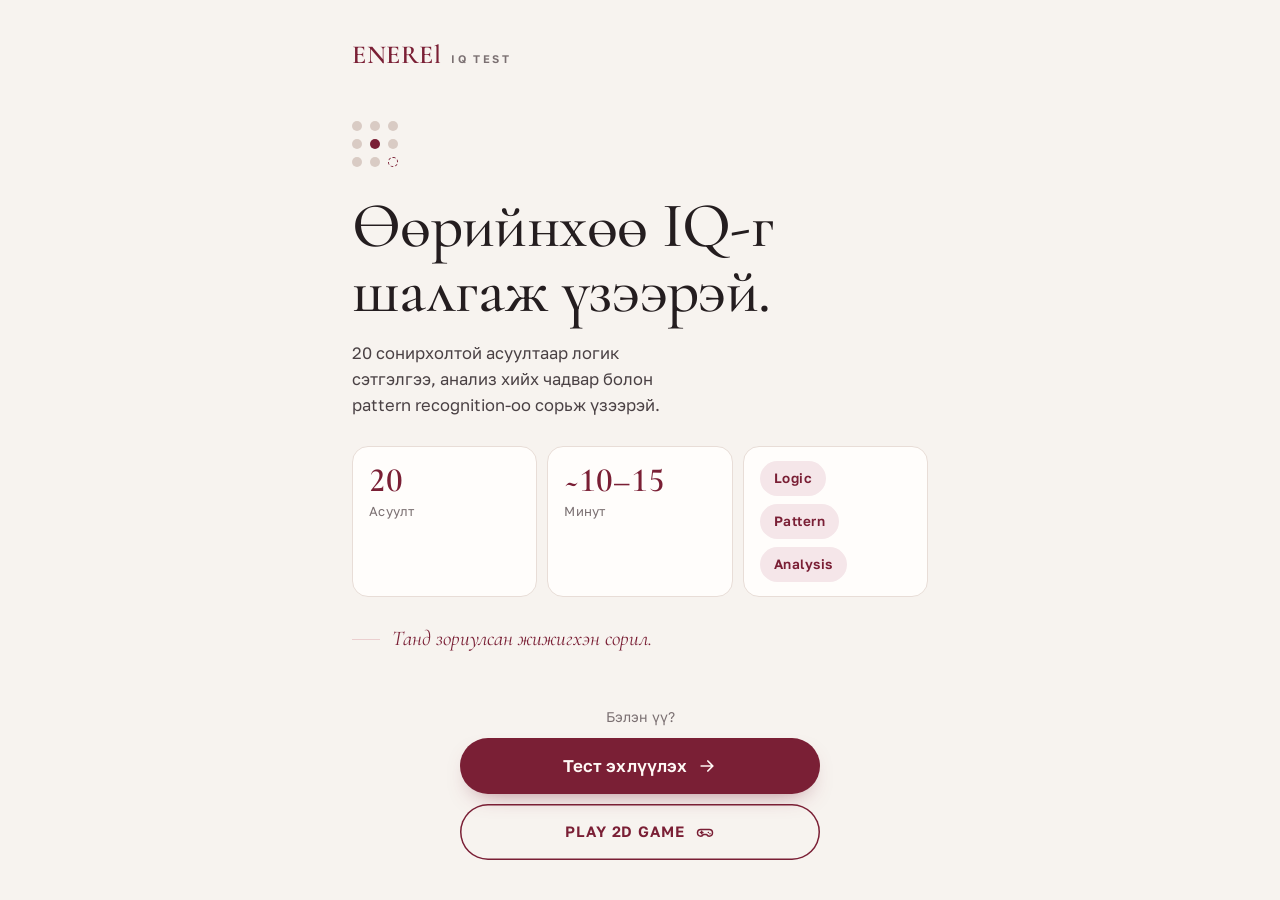
==== index.html @ 3b2421bf "Add files via upload" ====
<!doctype html>
<html lang="mn">
<head>
  <meta charset="utf-8">
  <meta name="viewport" content="width=device-width, initial-scale=1, viewport-fit=cover">
  <title>ENEREl — IQ Test</title>
  <meta name="description" content="ENEREl IQ Test — 20 сонирхолтой асуултаар логик сэтгэлгээ, анализ хийх чадвар болон pattern recognition-оо сорьж үзээрэй. Ойролцоолсон дүн шууд гарна.">
  <meta name="theme-color" content="#7A1F35">
  <meta name="color-scheme" content="light">

  <meta property="og:type" content="website">
  <meta property="og:locale" content="mn_MN">
  <meta property="og:site_name" content="ENEREl">
  <meta property="og:title" content="ENEREl — IQ Test">
  <meta property="og:description" content="Танд зориулсан жижигхэн сорил. 20 асуулт, ~10–15 минут, дүн шууд гарна.">
  <meta name="twitter:card" content="summary">
  <meta name="twitter:title" content="ENEREl — IQ Test">
  <meta name="twitter:description" content="Танд зориулсан жижигхэн сорил. 20 асуулт, ~10–15 минут.">

  <link rel="icon" href="data:image/svg+xml,%3Csvg xmlns='http://www.w3.org/2000/svg' viewBox='0 0 64 64'%3E%3Crect width='64' height='64' rx='16' fill='%237A1F35'/%3E%3Ccircle cx='32' cy='32' r='13' fill='none' stroke='%23F7F3EF' stroke-width='5'/%3E%3C/svg%3E">
  <link rel="preconnect" href="https://fonts.googleapis.com">
  <link rel="preconnect" href="https://fonts.gstatic.com" crossorigin>
  <link rel="stylesheet" href="https://fonts.googleapis.com/css2?family=Cormorant+Garamond:ital,wght@0,500;0,600;1,500&family=Golos+Text:wght@400;500;600;700&display=swap">
  <link rel="stylesheet" href="style.css">
</head>
<body>
  <!-- Shared SVG definitions for visual questions -->
  <svg class="svg-defs" width="0" height="0" aria-hidden="true" focusable="false">
    <defs>
      <pattern id="hatch" width="6" height="6" patternUnits="userSpaceOnUse" patternTransform="rotate(45)">
        <line x1="0" y1="0" x2="0" y2="6" stroke="#2A2224" stroke-width="2.4"></line>
      </pattern>
    </defs>
  </svg>

  <div class="app">

    <!-- ============ LANDING ============ -->
    <main class="screen screen-landing is-active" id="screen-landing" aria-labelledby="landing-title">
      <header class="brand">
        <span class="brand-name">ENEREl</span>
        <span class="brand-sub">IQ Test</span>
      </header>

      <section class="landing-body">
        <div class="motif" aria-hidden="true">
          <span></span><span></span><span></span>
          <span></span><span class="motif-accent"></span><span></span>
          <span></span><span></span><span class="motif-empty"></span>
        </div>

        <h1 class="landing-title" id="landing-title">Өөрийнхөө IQ-г<br>шалгаж үзээрэй.</h1>
        <p class="landing-text">20 сонирхолтой асуултаар логик сэтгэлгээ, анализ хийх чадвар болон pattern recognition-оо сорьж үзээрэй.</p>

        <ul class="info-grid" aria-label="Тестийн мэдээлэл">
          <li class="info-card">
            <span class="info-value">20</span>
            <span class="info-label">Асуулт</span>
          </li>
          <li class="info-card">
            <span class="info-value">~10–15</span>
            <span class="info-label">Минут</span>
          </li>
          <li class="info-card info-card-wide">
            <span class="info-tags"><span>Logic</span><span>Pattern</span><span>Analysis</span></span>
          </li>
        </ul>

        <p class="dedication">Танд зориулсан жижигхэн сорил.</p>
      </section>

      <footer class="landing-cta">
        <p class="cta-hint">Бэлэн үү?</p>
        <button type="button" class="btn btn-primary btn-block" id="start-button">
          Тест эхлүүлэх
          <svg class="btn-icon" viewBox="0 0 24 24" aria-hidden="true"><path d="M5 12h13m-5-6 6 6-6 6" fill="none" stroke="currentColor" stroke-width="2" stroke-linecap="round" stroke-linejoin="round"/></svg>
        </button>
        <a href="game.html" class="btn btn-secondary btn-block">
          PLAY 2D GAME
          <svg class="btn-icon" viewBox="0 0 24 24" aria-hidden="true"><path d="M7 9h10a4 4 0 0 1 0 8c-1.5 0-2.3-.8-3-2h-4c-.7 1.2-1.5 2-3 2a4 4 0 0 1 0-8Zm1 2v3m-1.5-1.5h3M16 12.5h.01M18 14h.01" fill="none" stroke="currentColor" stroke-width="1.8" stroke-linecap="round" stroke-linejoin="round"/></svg>
        </a>
      </footer>
    </main>

    <!-- ============ TEST ============ -->
    <main class="screen screen-test" id="screen-test" aria-label="IQ тест" hidden>
      <header class="test-header">
        <div class="test-topline">
          <span class="brand-name brand-name-sm">ENEREl</span>
          <div class="timer" id="timer" role="timer" aria-label="Үлдсэн хугацаа">
            <svg viewBox="0 0 24 24" aria-hidden="true"><circle cx="12" cy="13" r="8" fill="none" stroke="currentColor" stroke-width="1.8"/><path d="M12 9v4l2.5 2M9.5 2.5h5" fill="none" stroke="currentColor" stroke-width="1.8" stroke-linecap="round"/></svg>
            <span id="timer-value">15:00</span>
          </div>
        </div>
        <div class="progress-row">
          <span class="progress-count" id="progress-count">01 / 20</span>
          <span class="progress-category" id="progress-category"></span>
        </div>
        <div class="progress-track" role="progressbar" aria-label="Явц" aria-valuemin="0" aria-valuemax="20" aria-valuenow="0" id="progress-track">
          <div class="progress-fill" id="progress-fill"></div>
        </div>
      </header>

      <section class="question-stage" id="question-stage" aria-live="polite">
        <!-- Rendered dynamically -->
      </section>
    </main>

    <!-- ============ RESULT ============ -->
    <main class="screen screen-result" id="screen-result" aria-labelledby="result-title" hidden>
      <header class="brand brand-center">
        <span class="brand-name">ENEREl</span>
        <span class="brand-sub">IQ Test</span>
      </header>

      <section class="result-hero">
        <h1 class="result-title" id="result-title" tabindex="-1">Тест дууслаа.</h1>
        <p class="result-timeout" id="result-timeout" hidden>Хугацаа дууссан тул тест автоматаар дууслаа.</p>
        <p class="result-kicker">Таны үр дүн</p>

        <div class="score-ring" id="score-ring">
          <svg viewBox="0 0 200 200" aria-hidden="true">
            <circle class="ring-track" cx="100" cy="100" r="86"></circle>
            <circle class="ring-value" id="ring-value" cx="100" cy="100" r="86"></circle>
          </svg>
          <div class="score-center">
            <span class="score-number" id="score-number">0</span>
            <span class="score-caption">Ойролцоолсон IQ</span>
          </div>
        </div>

        <p class="score-level" id="score-level"></p>
        <p class="score-range" id="score-range"></p>

        <dl class="stat-grid">
          <div class="stat">
            <dt>Зөв хариулт</dt>
            <dd id="stat-correct">0 / 20</dd>
          </div>
          <div class="stat">
            <dt>Хувь</dt>
            <dd id="stat-percent">0%</dd>
          </div>
          <div class="stat">
            <dt>Хугацаа</dt>
            <dd id="stat-time">00:00</dd>
          </div>
        </dl>

        <p class="disclaimer">Энэ нь албан ёсны IQ оношилгоо биш бөгөөд энэхүү тестийн үр дүнд үндэслэсэн ойролцоолсон үнэлгээ юм. Зөвхөн өөрийгөө сорих, сонирхлын зориулалттай.</p>
      </section>

      <section class="review" aria-labelledby="review-title">
        <div class="review-head">
          <h2 class="review-title" id="review-title">Хариултууд</h2>
          <p class="review-summary" id="review-summary"></p>
        </div>
        <div class="review-list" id="review-list"></div>
      </section>

      <footer class="result-footer">
        <p class="closing-line">Энд хүрэх хүртэл сайн ажиллалаа.</p>
        <button type="button" class="btn btn-primary btn-block" id="restart-button">Дахин тест өгөх</button>
        <a href="game.html" class="btn btn-secondary btn-block">
          PLAY 2D GAME
          <svg class="btn-icon" viewBox="0 0 24 24" aria-hidden="true"><path d="M7 9h10a4 4 0 0 1 0 8c-1.5 0-2.3-.8-3-2h-4c-.7 1.2-1.5 2-3 2a4 4 0 0 1 0-8Zm1 2v3m-1.5-1.5h3M16 12.5h.01M18 14h.01" fill="none" stroke="currentColor" stroke-width="1.8" stroke-linecap="round" stroke-linejoin="round"/></svg>
        </a>
      </footer>
    </main>
  </div>

  <script src="script.js"></script>
</body>
</html>
---- style.css ----
/* ==========================================================================
   ENEREl — IQ Test
   Mobile-first. Warm off-white ground, deep wine accent, serif display
   for headlines and the score, clean sans for everything you read.
   ========================================================================== */

:root {
  --bg: #F7F3EF;
  --surface: #FFFDFB;
  --cream: #F2EAE3;
  --ink: #241D1F;
  --ink-soft: #4A4144;
  --muted: #7B7072;
  --line: #E8DDD7;
  --line-strong: #D9CBC4;

  --wine: #7A1F35;
  --wine-deep: #5F1729;
  --wine-soft: #F5E6E9;
  --blush: #EBCFCF;

  --ok: #2E6A4E;
  --ok-soft: #E4F0E8;
  --bad: #A23B2A;
  --bad-soft: #F8E5E0;

  --font-display: "Cormorant Garamond", "Iowan Old Style", "Palatino Linotype", Georgia, serif;
  --font-body: "Golos Text", -apple-system, "Segoe UI", Roboto, "Helvetica Neue", Arial, sans-serif;

  --radius-lg: 22px;
  --radius-md: 16px;
  --radius-sm: 12px;
  --shadow-soft: 0 1px 2px rgba(60, 30, 35, .04), 0 8px 24px -12px rgba(60, 30, 35, .14);

  --ease-out: cubic-bezier(.22, .8, .24, 1);
  --gutter: 20px;
  --app-width: 640px;

  color-scheme: light;
}

*, *::before, *::after { box-sizing: border-box; }

html {
  -webkit-text-size-adjust: 100%;
  text-size-adjust: 100%;
  background: var(--bg);
}

body {
  margin: 0;
  min-height: 100vh;
  min-height: 100dvh;
  background: var(--bg);
  color: var(--ink);
  font-family: var(--font-body);
  font-size: 16px;
  line-height: 1.55;
  -webkit-font-smoothing: antialiased;
  -moz-osx-font-smoothing: grayscale;
  overflow-x: hidden;
}

button { font: inherit; color: inherit; }
[hidden] { display: none !important; }

:focus-visible {
  outline: 3px solid var(--wine);
  outline-offset: 3px;
  border-radius: 10px;
}

.svg-defs { position: absolute; width: 0; height: 0; overflow: hidden; }

/* ---------- App shell ---------- */

.app {
  width: 100%;
  max-width: var(--app-width);
  margin-inline: auto;
  min-height: 100vh;
  min-height: 100dvh;
  padding-inline: max(var(--gutter), env(safe-area-inset-left)) max(var(--gutter), env(safe-area-inset-right));
}

.screen {
  min-height: 100vh;
  min-height: 100dvh;
  display: flex;
  flex-direction: column;
  padding-block: max(18px, env(safe-area-inset-top)) max(20px, env(safe-area-inset-bottom));
}

.screen.is-active { animation: screen-in .5s var(--ease-out) both; }

@keyframes screen-in {
  from { opacity: 0; transform: translateY(14px); }
  to { opacity: 1; transform: none; }
}

/* ---------- Brand ---------- */

.brand {
  display: flex;
  align-items: baseline;
  gap: 10px;
  padding-block: 6px 0;
}

.brand-center { justify-content: center; }

.brand-name {
  font-family: var(--font-display);
  font-weight: 600;
  font-size: 26px;
  letter-spacing: .02em;
  line-height: 1;
  color: var(--wine);
}

.brand-name-sm { font-size: 22px; }

.brand-sub {
  font-size: 11px;
  font-weight: 600;
  letter-spacing: .22em;
  text-transform: uppercase;
  color: var(--muted);
}

/* ---------- Buttons ---------- */

.btn {
  display: inline-flex;
  align-items: center;
  justify-content: center;
  gap: 10px;
  min-height: 56px;
  padding: 14px 28px;
  border: 0;
  border-radius: 999px;
  font-weight: 600;
  font-size: 17px;
  letter-spacing: .005em;
  cursor: pointer;
  touch-action: manipulation;
  -webkit-tap-highlight-color: transparent;
  transition: transform .18s var(--ease-out), background-color .2s ease, box-shadow .2s ease;
}

.btn:active { transform: scale(.98); }

.btn-primary {
  background: var(--wine);
  color: #FFF8F5;
  box-shadow: 0 10px 24px -14px rgba(122, 31, 53, .7);
}

.btn-primary:hover { background: var(--wine-deep); }

.btn-block { width: 100%; }

/* Secondary action — e.g. link to the 2D mini game */
.btn-secondary {
  background: transparent;
  color: var(--wine);
  box-shadow: inset 0 0 0 1.5px var(--wine);
  text-decoration: none;
  letter-spacing: .06em;
  font-size: 15px;
}
.btn-secondary:hover { background: var(--wine-soft); }
.btn-secondary:focus-visible { outline: 3px solid var(--wine); outline-offset: 3px; }

.btn-icon { width: 20px; height: 20px; transition: transform .2s var(--ease-out); }
.btn:hover .btn-icon { transform: translateX(3px); }

/* ---------- Landing ---------- */

.landing-body {
  flex: 1;
  display: flex;
  flex-direction: column;
  justify-content: center;
  padding-block: 28px 20px;
}

.landing-body > * {
  animation: rise .7s var(--ease-out) both;
}
.landing-body > :nth-child(2) { animation-delay: .06s; }
.landing-body > :nth-child(3) { animation-delay: .12s; }
.landing-body > :nth-child(4) { animation-delay: .18s; }
.landing-body > :nth-child(5) { animation-delay: .24s; }

@keyframes rise {
  from { opacity: 0; transform: translateY(16px); }
  to { opacity: 1; transform: none; }
}

.motif {
  display: grid;
  grid-template-columns: repeat(3, 10px);
  gap: 8px;
  margin-bottom: 26px;
}

.motif span {
  width: 10px;
  height: 10px;
  border-radius: 50%;
  background: var(--line-strong);
}

.motif .motif-accent { background: var(--wine); }
.motif .motif-empty {
  background: transparent;
  border: 1.5px dashed var(--wine);
}

.landing-title {
  margin: 0;
  font-family: var(--font-display);
  font-weight: 500;
  font-size: clamp(40px, 11.5vw, 60px);
  line-height: 1.02;
  letter-spacing: -.01em;
  color: var(--ink);
  text-wrap: balance;
}

.landing-text {
  margin: 18px 0 0;
  max-width: 34ch;
  font-size: 16.5px;
  color: var(--ink-soft);
}

.info-grid {
  list-style: none;
  margin: 28px 0 0;
  padding: 0;
  display: grid;
  grid-template-columns: repeat(2, minmax(0, 1fr));
  gap: 10px;
}

.info-card {
  background: var(--surface);
  border: 1px solid var(--line);
  border-radius: var(--radius-md);
  padding: 16px 16px 14px;
  display: flex;
  flex-direction: column;
  gap: 2px;
  min-width: 0;
}

.info-card-wide {
  grid-column: 1 / -1;
  padding-block: 14px;
}

.info-value {
  font-family: var(--font-display);
  font-weight: 600;
  font-size: 34px;
  line-height: 1.05;
  color: var(--wine);
  font-variant-numeric: lining-nums tabular-nums;
}

.info-label {
  font-size: 13px;
  color: var(--muted);
  letter-spacing: .02em;
}

.info-tags {
  display: flex;
  flex-wrap: wrap;
  gap: 8px;
}

.info-tags span {
  font-size: 13.5px;
  font-weight: 600;
  letter-spacing: .04em;
  padding: 7px 14px;
  border-radius: 999px;
  background: var(--wine-soft);
  color: var(--wine);
}

.dedication {
  margin: 26px 0 0;
  font-family: var(--font-display);
  font-style: italic;
  font-size: 21px;
  color: var(--wine);
  display: flex;
  align-items: center;
  gap: 12px;
}

.dedication::before {
  content: "";
  width: 28px;
  height: 1px;
  background: var(--blush);
  flex: none;
}

.landing-cta {
  display: grid;
  gap: 10px;
  padding-top: 6px;
  animation: rise .7s var(--ease-out) .3s both;
}

.cta-hint {
  margin: 0;
  text-align: center;
  font-size: 14px;
  color: var(--muted);
}

/* ---------- Test screen ---------- */

.test-header {
  position: sticky;
  top: 0;
  z-index: 5;
  background: var(--bg);
  padding-block: 4px 14px;
  margin-top: -2px;
}

.test-topline {
  display: flex;
  align-items: center;
  justify-content: space-between;
  gap: 12px;
  min-height: 40px;
}

.timer {
  display: inline-flex;
  align-items: center;
  gap: 7px;
  padding: 7px 12px 7px 10px;
  border-radius: 999px;
  background: var(--surface);
  border: 1px solid var(--line);
  font-size: 15px;
  font-weight: 600;
  font-variant-numeric: tabular-nums;
  color: var(--ink-soft);
  transition: color .3s ease, background-color .3s ease, border-color .3s ease;
}

.timer svg { width: 17px; height: 17px; color: var(--muted); }

.timer.is-low {
  color: var(--wine);
  background: var(--wine-soft);
  border-color: transparent;
}
.timer.is-low svg { color: var(--wine); }

.progress-row {
  display: flex;
  align-items: baseline;
  justify-content: space-between;
  gap: 12px;
  margin-top: 16px;
}

.progress-count {
  font-family: var(--font-display);
  font-weight: 600;
  font-size: 24px;
  line-height: 1;
  color: var(--ink);
  font-variant-numeric: lining-nums tabular-nums;
}

.progress-category {
  font-size: 12.5px;
  font-weight: 600;
  letter-spacing: .06em;
  text-transform: uppercase;
  color: var(--muted);
  text-align: right;
  min-width: 0;
  overflow: hidden;
  text-overflow: ellipsis;
  white-space: nowrap;
}

.progress-track {
  margin-top: 12px;
  height: 4px;
  border-radius: 999px;
  background: var(--line);
  overflow: hidden;
}

.progress-fill {
  height: 100%;
  width: 0;
  border-radius: inherit;
  background: var(--wine);
  transition: width .5s var(--ease-out);
}

.question-stage {
  flex: 1;
  display: flex;
  flex-direction: column;
  padding-top: 8px;
}

.question {
  display: flex;
  flex-direction: column;
  flex: 1;
  transition: opacity .2s ease, transform .24s var(--ease-out);
}

.question.is-leaving { opacity: 0; transform: translateX(-18px); }
.question.is-entering { opacity: 0; transform: translateX(18px); }

.question-text {
  margin: 10px 0 0;
  font-size: 21px;
  font-weight: 600;
  line-height: 1.38;
  letter-spacing: -.005em;
  color: var(--ink);
  text-wrap: balance;
}

.question-text:focus { outline: none; }
.question-text:focus-visible { outline: 3px solid var(--wine); outline-offset: 4px; }

.question-note {
  margin: 8px 0 0;
  font-size: 14.5px;
  color: var(--muted);
}

.figure {
  margin-top: 16px;
  background: var(--surface);
  border: 1px solid var(--line);
  border-radius: var(--radius-lg);
  padding: 16px 12px;
  display: flex;
  justify-content: center;
  color: var(--ink);
}

/* Number sequence */
.sequence {
  display: flex;
  flex-wrap: wrap;
  justify-content: center;
  gap: 6px;
}

.sequence span {
  min-width: 40px;
  padding: 9px 6px;
  border-radius: var(--radius-sm);
  background: var(--bg);
  text-align: center;
  font-family: var(--font-display);
  font-weight: 600;
  font-size: 26px;
  line-height: 1.1;
  font-variant-numeric: lining-nums tabular-nums;
}

.sequence span.is-unknown {
  background: var(--wine-soft);
  color: var(--wine);
  border: 1.5px dashed var(--wine);
}

/* Visual grids */
.matrix {
  display: grid;
  grid-template-columns: repeat(3, minmax(0, 1fr));
  gap: 7px;
  width: min(232px, 100%);
}

.strip {
  display: grid;
  grid-template-columns: repeat(4, minmax(0, 1fr));
  gap: 8px;
  width: min(320px, 100%);
}

.cell {
  aspect-ratio: 1;
  max-width: 100%;
  border-radius: 12px;
  background: var(--bg);
  display: grid;
  place-items: center;
  color: var(--ink);
}

.cell svg { width: 78%; height: 78%; }

.cell.is-unknown {
  background: var(--wine-soft);
  border: 1.5px dashed var(--wine);
  color: var(--wine);
  font-family: var(--font-display);
  font-weight: 600;
  font-size: 30px;
}

.figure-single {
  width: min(150px, 48%);
}

.figure-single svg { width: 100%; height: auto; display: block; }

/* Answers */
.answers {
  list-style: none;
  margin: 20px 0 0;
  padding: 0;
  display: grid;
  gap: 10px;
}

.answers.is-visual { grid-template-columns: repeat(2, minmax(0, 1fr)); }

.answer {
  position: relative;
  width: 100%;
  min-height: 60px;
  display: flex;
  align-items: center;
  gap: 14px;
  padding: 14px 16px;
  border-radius: var(--radius-md);
  border: 1.5px solid var(--line);
  background: var(--surface);
  text-align: left;
  cursor: pointer;
  touch-action: manipulation;
  -webkit-tap-highlight-color: transparent;
  transition: border-color .18s ease, background-color .18s ease, transform .18s var(--ease-out), opacity .25s ease, box-shadow .2s ease;
}

.answer-letter {
  flex: none;
  width: 30px;
  height: 30px;
  border-radius: 50%;
  display: grid;
  place-items: center;
  font-size: 13px;
  font-weight: 700;
  color: var(--muted);
  background: var(--bg);
  border: 1px solid var(--line);
  transition: background-color .18s ease, color .18s ease, border-color .18s ease;
}

.answer-text {
  min-width: 0;
  font-size: 17px;
  font-weight: 500;
  line-height: 1.35;
  color: var(--ink);
  overflow-wrap: anywhere;
}

.answer-text.is-number {
  font-family: var(--font-display);
  font-weight: 600;
  font-size: 25px;
  font-variant-numeric: lining-nums tabular-nums;
}

.answers.is-visual .answer {
  flex-direction: column;
  align-items: stretch;
  padding: 10px;
  gap: 0;
}

.answers.is-visual .answer-letter {
  position: absolute;
  top: 9px;
  left: 9px;
  width: 26px;
  height: 26px;
  font-size: 12px;
}

.answer-visual {
  aspect-ratio: 16 / 9;
  max-width: 100%;
  display: grid;
  place-items: center;
  color: var(--ink);
}

.answer-visual svg { width: auto; height: 82%; aspect-ratio: 1; }

@media (hover: hover) and (pointer: fine) {
  .answer:hover {
    border-color: var(--line-strong);
    box-shadow: var(--shadow-soft);
    transform: translateY(-1px);
  }
}

.answer:active { transform: scale(.985); }

.answer.is-selected {
  border-color: var(--wine);
  background: var(--wine-soft);
  transform: scale(.985);
}

.answer.is-selected .answer-letter {
  background: var(--wine);
  border-color: var(--wine);
  color: #FFF8F5;
}

.answer.is-dimmed { opacity: .45; }

.answers.is-locked .answer { pointer-events: none; }

.keyboard-hint {
  margin: 16px 0 0;
  font-size: 12.5px;
  color: var(--muted);
  text-align: center;
}

.keyboard-hint kbd {
  font-family: inherit;
  font-size: 11.5px;
  font-weight: 600;
  padding: 1px 6px;
  border-radius: 5px;
  border: 1px solid var(--line-strong);
  background: var(--surface);
}

/* ---------- Result ---------- */

.result-hero {
  display: flex;
  flex-direction: column;
  align-items: center;
  text-align: center;
  padding-top: 26px;
}

.result-title {
  margin: 0;
  font-family: var(--font-display);
  font-weight: 500;
  font-size: clamp(38px, 10.5vw, 52px);
  line-height: 1.05;
  color: var(--ink);
}

.result-title:focus { outline: none; }

.result-timeout {
  margin: 10px 0 0;
  font-size: 14px;
  color: var(--wine);
  background: var(--wine-soft);
  padding: 6px 14px;
  border-radius: 999px;
}

.result-kicker {
  margin: 14px 0 0;
  font-size: 12px;
  font-weight: 600;
  letter-spacing: .2em;
  text-transform: uppercase;
  color: var(--muted);
}

.score-ring {
  position: relative;
  width: min(250px, 72vw);
  aspect-ratio: 1;
  margin-top: 20px;
}

.score-ring svg {
  width: 100%;
  height: 100%;
  transform: rotate(-90deg);
}

.ring-track {
  fill: none;
  stroke: var(--cream);
  stroke-width: 10;
}

.ring-value {
  fill: none;
  stroke: var(--wine);
  stroke-width: 10;
  stroke-linecap: round;
  stroke-dasharray: 540.35;
  stroke-dashoffset: 540.35;
  transition: stroke-dashoffset 1.4s var(--ease-out);
}

.score-center {
  position: absolute;
  inset: 0;
  display: flex;
  flex-direction: column;
  align-items: center;
  justify-content: center;
}

.score-number {
  font-family: var(--font-display);
  font-weight: 600;
  font-size: clamp(64px, 19vw, 84px);
  line-height: .95;
  color: var(--wine);
  font-variant-numeric: lining-nums tabular-nums;
}

.score-caption {
  margin-top: 8px;
  font-size: 12.5px;
  font-weight: 600;
  letter-spacing: .08em;
  text-transform: uppercase;
  color: var(--muted);
}

.score-level {
  margin: 18px 0 0;
  font-family: var(--font-display);
  font-weight: 600;
  font-size: 28px;
  line-height: 1.15;
  color: var(--ink);
}

.score-range {
  margin: 6px 0 0;
  font-size: 14.5px;
  color: var(--muted);
}

.stat-grid {
  width: 100%;
  margin: 24px 0 0;
  display: grid;
  grid-template-columns: repeat(3, minmax(0, 1fr));
  gap: 8px;
}

.stat {
  background: var(--surface);
  border: 1px solid var(--line);
  border-radius: var(--radius-md);
  padding: 14px 8px 12px;
  min-width: 0;
}

.stat dt {
  font-size: 12px;
  color: var(--muted);
}

.stat dd {
  margin: 4px 0 0;
  font-family: var(--font-display);
  font-weight: 600;
  font-size: 25px;
  line-height: 1.1;
  color: var(--ink);
  font-variant-numeric: lining-nums tabular-nums;
}

.disclaimer {
  margin: 18px 0 0;
  max-width: 46ch;
  font-size: 13px;
  line-height: 1.55;
  color: var(--muted);
}

.review {
  margin-top: 40px;
  padding-top: 28px;
  border-top: 1px solid var(--line);
}

.review-head {
  display: flex;
  align-items: baseline;
  justify-content: space-between;
  gap: 12px;
  flex-wrap: wrap;
}

.review-title {
  margin: 0;
  font-family: var(--font-display);
  font-weight: 600;
  font-size: 32px;
  line-height: 1.1;
}

.review-summary {
  margin: 0;
  font-size: 14px;
  color: var(--muted);
}

.review-list {
  margin-top: 16px;
  display: grid;
  gap: 8px;
}

.review-item {
  background: var(--surface);
  border: 1px solid var(--line);
  border-radius: var(--radius-md);
  overflow: hidden;
}

.review-item summary {
  list-style: none;
  display: grid;
  grid-template-columns: 30px minmax(0, 1fr) auto;
  align-items: center;
  gap: 12px;
  min-height: 60px;
  padding: 12px 14px;
  cursor: pointer;
  -webkit-tap-highlight-color: transparent;
}

.review-item summary::-webkit-details-marker { display: none; }

.review-status {
  width: 30px;
  height: 30px;
  border-radius: 50%;
  display: grid;
  place-items: center;
  font-size: 15px;
  font-weight: 700;
}

.review-item.is-correct .review-status { background: var(--ok-soft); color: var(--ok); }
.review-item.is-incorrect .review-status { background: var(--bad-soft); color: var(--bad); }
.review-item.is-skipped .review-status { background: var(--cream); color: var(--muted); }

.review-label { min-width: 0; }

.review-number {
  display: block;
  font-size: 12px;
  font-weight: 600;
  letter-spacing: .04em;
  color: var(--muted);
}

.review-question {
  display: block;
  font-size: 15px;
  font-weight: 500;
  line-height: 1.35;
  overflow: hidden;
  text-overflow: ellipsis;
  white-space: nowrap;
}

.review-chevron {
  width: 20px;
  height: 20px;
  color: var(--muted);
  transition: transform .25s var(--ease-out);
}

.review-item[open] .review-chevron { transform: rotate(180deg); }

.review-body {
  padding: 0 16px 18px;
  display: grid;
  gap: 12px;
  animation: rise .3s var(--ease-out) both;
}

.review-body .question-text { font-size: 17px; margin-top: 2px; }
.review-body .figure { margin-top: 0; padding: 12px; }
.review-body .matrix { width: min(200px, 100%); }
.review-body .strip { width: min(240px, 100%); }
.review-body .figure-single { width: min(140px, 50%); }
.review-body .sequence span { font-size: 21px; min-width: 40px; padding: 8px 6px; }

.answer-pair {
  display: grid;
  gap: 8px;
}

.answer-row {
  display: grid;
  grid-template-columns: minmax(0, 1fr) auto;
  align-items: center;
  gap: 10px;
  padding: 10px 12px;
  border-radius: var(--radius-sm);
  background: var(--bg);
  border: 1px solid var(--line);
}

.answer-row.is-correct { background: var(--ok-soft); border-color: transparent; }
.answer-row.is-incorrect { background: var(--bad-soft); border-color: transparent; }

.answer-row-label {
  display: block;
  font-size: 12px;
  font-weight: 600;
  color: var(--muted);
}

.answer-row-value {
  display: block;
  font-size: 15.5px;
  font-weight: 500;
  overflow-wrap: anywhere;
}

.answer-row .mini-visual {
  width: 52px;
  height: 52px;
  border-radius: 10px;
  background: var(--surface);
  display: grid;
  place-items: center;
  color: var(--ink);
}

.answer-row .mini-visual svg { width: 80%; height: 80%; }

.explanation {
  margin: 0;
  font-size: 14.5px;
  line-height: 1.55;
  color: var(--ink-soft);
}

.explanation strong { color: var(--ink); font-weight: 600; }

.result-footer {
  margin-top: 36px;
  display: grid;
  gap: 16px;
  text-align: center;
}

.closing-line {
  margin: 0;
  font-family: var(--font-display);
  font-style: italic;
  font-size: 22px;
  color: var(--wine);
}

/* ---------- Larger screens ---------- */

@media (min-width: 700px) {
  :root { --gutter: 32px; }
  .screen { padding-block: 36px 40px; }
  .landing-title { font-size: 64px; }
  .info-grid { grid-template-columns: repeat(3, minmax(0, 1fr)); }
  .info-card-wide { grid-column: auto; justify-content: center; }
  .landing-cta { max-width: 360px; width: 100%; margin-inline: auto; }
  .result-footer .btn { max-width: 360px; margin-inline: auto; }
  .question-text { font-size: 24px; }
  .answers.is-text { grid-template-columns: repeat(2, minmax(0, 1fr)); }
  .answers.is-visual { grid-template-columns: repeat(4, minmax(0, 1fr)); }
  .answer-visual { aspect-ratio: 1; }
  .matrix { width: min(270px, 100%); }
  .figure-single { width: min(190px, 50%); }
  .sequence span { min-width: 52px; padding: 10px 8px; }
}

@media (max-width: 370px) {
  :root { --gutter: 16px; }
  .landing-title { font-size: 38px; }
  .question-text { font-size: 19px; }
  .stat dd { font-size: 21px; }
  .answer { padding: 12px 14px; }
  .sequence span { min-width: 34px; font-size: 22px; padding: 8px 4px; }
}

@media (prefers-reduced-motion: reduce) {
  *, *::before, *::after {
    animation-duration: .01ms !important;
    animation-delay: 0s !important;
    transition-duration: .01ms !important;
  }
}

/* Keyboard shortcuts are only useful with a physical keyboard */
@media (hover: none), (pointer: coarse) {
  .keyboard-hint { display: none; }
}
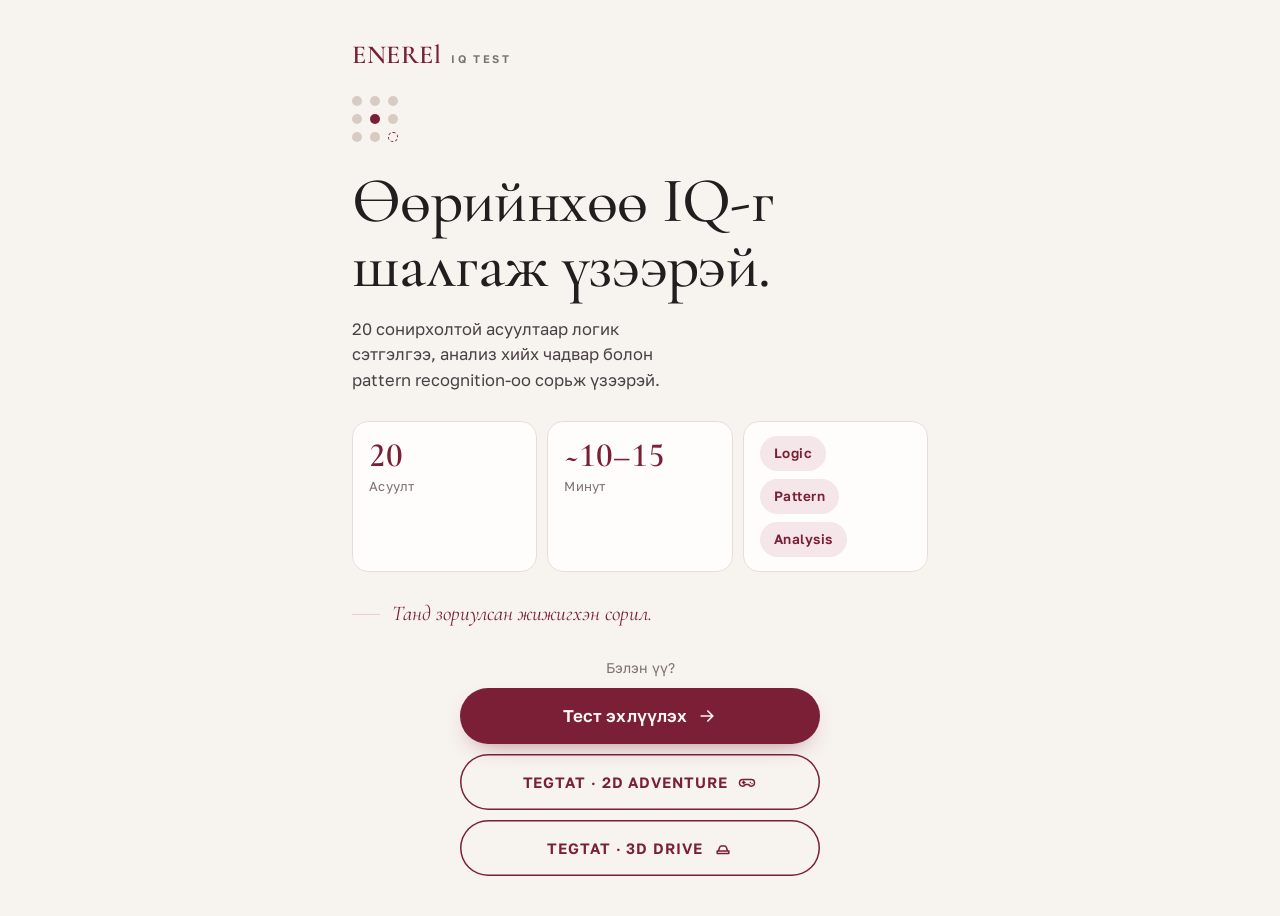
==== commit 2fe1e661: "Add files via upload" ====
--- a/index.html
+++ b/index.html
@@ -76,8 +76,12 @@
           <svg class="btn-icon" viewBox="0 0 24 24" aria-hidden="true"><path d="M5 12h13m-5-6 6 6-6 6" fill="none" stroke="currentColor" stroke-width="2" stroke-linecap="round" stroke-linejoin="round"/></svg>
         </button>
         <a href="game.html" class="btn btn-secondary btn-block">
-          PLAY 2D GAME
+          TEGTAT · 2D ADVENTURE
           <svg class="btn-icon" viewBox="0 0 24 24" aria-hidden="true"><path d="M7 9h10a4 4 0 0 1 0 8c-1.5 0-2.3-.8-3-2h-4c-.7 1.2-1.5 2-3 2a4 4 0 0 1 0-8Zm1 2v3m-1.5-1.5h3M16 12.5h.01M18 14h.01" fill="none" stroke="currentColor" stroke-width="1.8" stroke-linecap="round" stroke-linejoin="round"/></svg>
+        </a>
+        <a href="tegtat.html" class="btn btn-secondary btn-block">
+          TEGTAT · 3D DRIVE
+          <svg class="btn-icon" viewBox="0 0 24 24" aria-hidden="true"><path d="M5 15.5h14M6.5 15.5l1.6-4.6A2 2 0 0 1 10 9.5h4a2 2 0 0 1 1.9 1.4l1.6 4.6M7.5 18.5h.01M16.5 18.5h.01M5 15.5v3h14v-3" fill="none" stroke="currentColor" stroke-width="1.8" stroke-linecap="round" stroke-linejoin="round"/></svg>
         </a>
       </footer>
     </main>
@@ -162,8 +166,12 @@
         <p class="closing-line">Энд хүрэх хүртэл сайн ажиллалаа.</p>
         <button type="button" class="btn btn-primary btn-block" id="restart-button">Дахин тест өгөх</button>
         <a href="game.html" class="btn btn-secondary btn-block">
-          PLAY 2D GAME
+          TEGTAT · 2D ADVENTURE
           <svg class="btn-icon" viewBox="0 0 24 24" aria-hidden="true"><path d="M7 9h10a4 4 0 0 1 0 8c-1.5 0-2.3-.8-3-2h-4c-.7 1.2-1.5 2-3 2a4 4 0 0 1 0-8Zm1 2v3m-1.5-1.5h3M16 12.5h.01M18 14h.01" fill="none" stroke="currentColor" stroke-width="1.8" stroke-linecap="round" stroke-linejoin="round"/></svg>
+        </a>
+        <a href="tegtat.html" class="btn btn-secondary btn-block">
+          TEGTAT · 3D DRIVE
+          <svg class="btn-icon" viewBox="0 0 24 24" aria-hidden="true"><path d="M5 15.5h14M6.5 15.5l1.6-4.6A2 2 0 0 1 10 9.5h4a2 2 0 0 1 1.9 1.4l1.6 4.6M7.5 18.5h.01M16.5 18.5h.01M5 15.5v3h14v-3" fill="none" stroke="currentColor" stroke-width="1.8" stroke-linecap="round" stroke-linejoin="round"/></svg>
         </a>
       </footer>
     </main>
